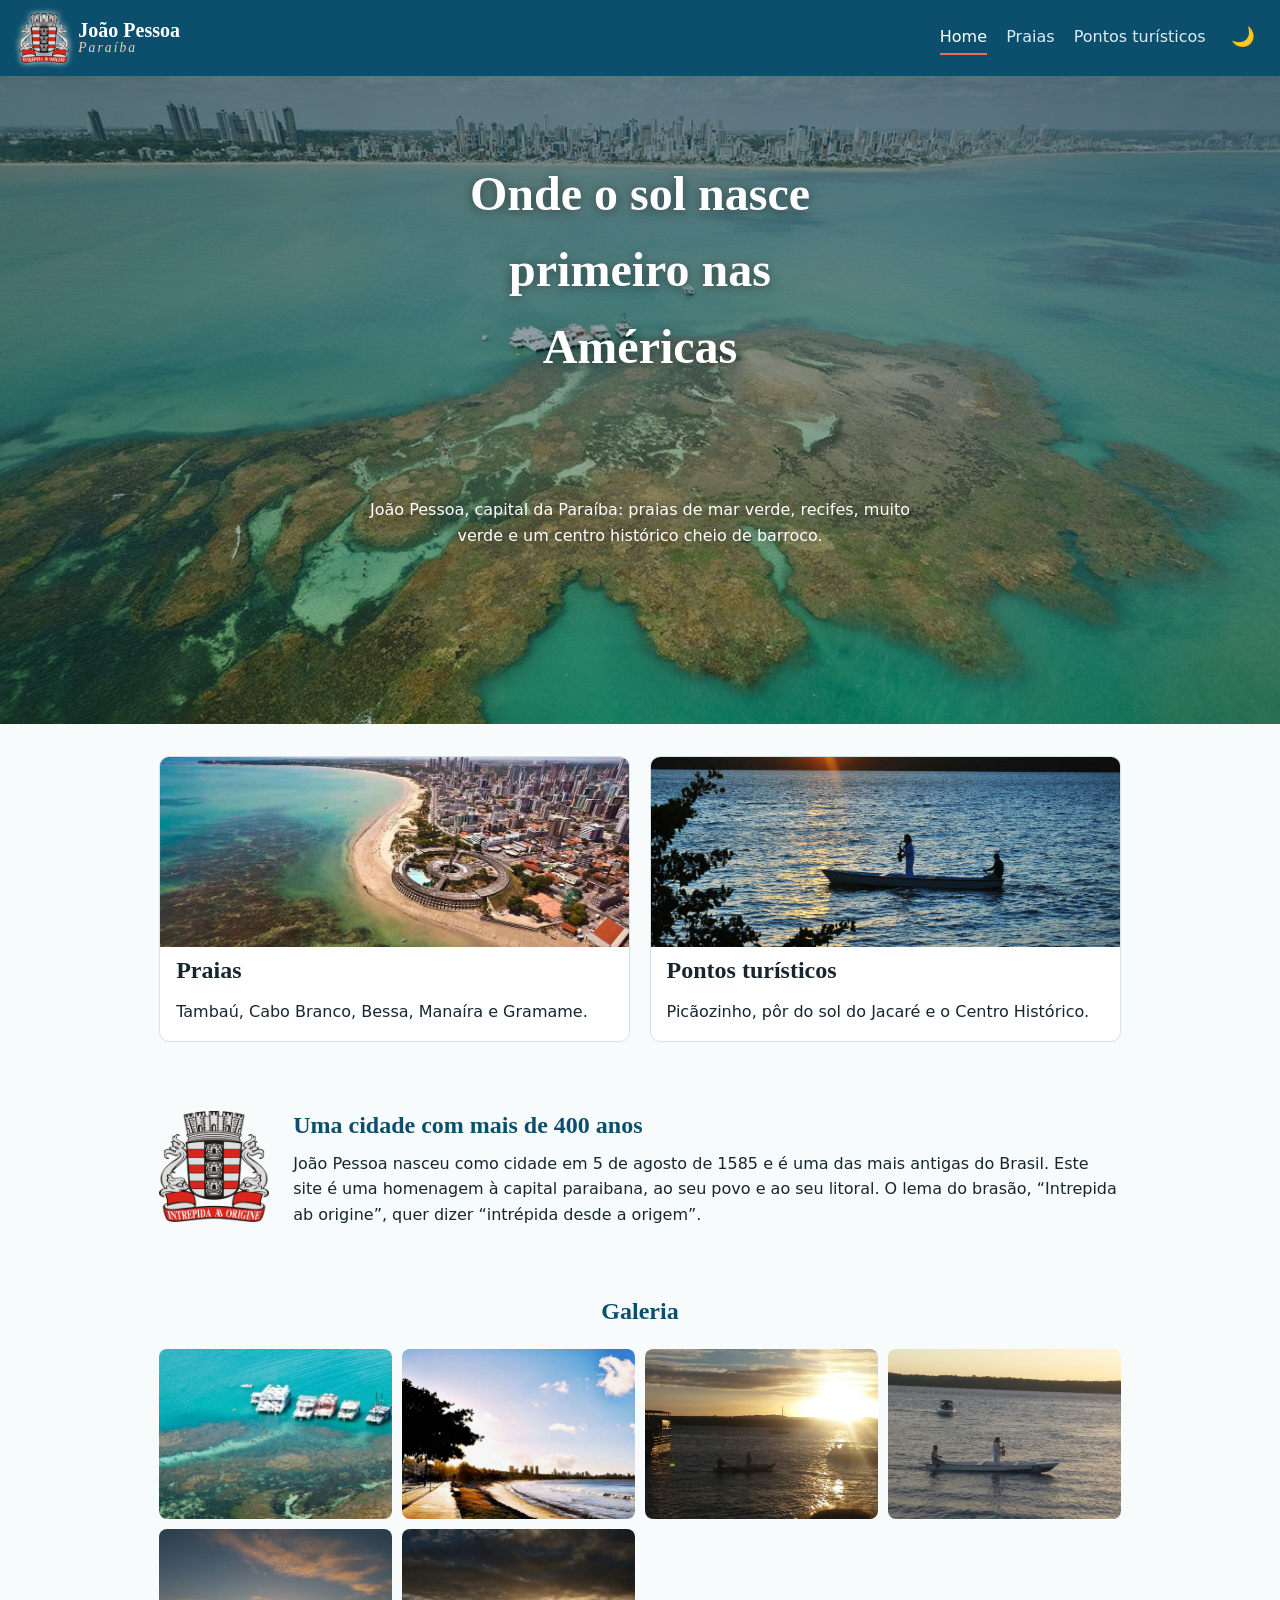
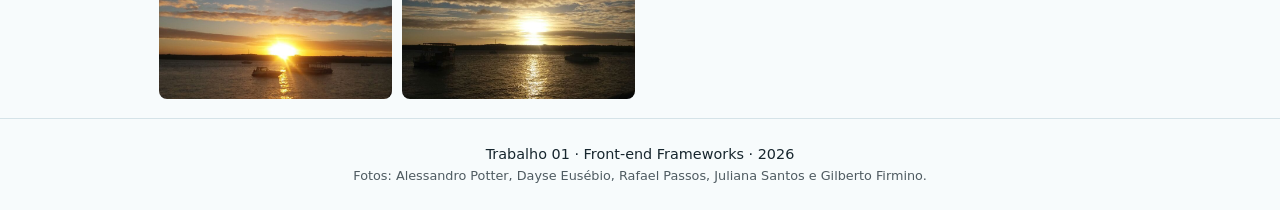
==== index.html @ f0673298 "Trabalho 01: site sobre Joao Pessoa" ====
<!DOCTYPE html>
<html lang="pt-BR">
<head>
  <meta charset="UTF-8">
  <meta name="viewport" content="width=device-width, initial-scale=1">
  <title>Home | João Pessoa, Paraíba</title>
  <link rel="stylesheet" href="css/style.css">
</head>
<body>
  <header class="topo">
    <a class="logo" href="index.html"><img class="brasao" src="img/brasao.png" alt="Brasão de João Pessoa" data-sem-reserva><span class="marca"><strong>João Pessoa</strong><em>Paraíba</em></span></a>
    <button id="btn-menu" aria-label="Abrir menu">☰</button>
    <nav id="menu">
      <a href="index.html" class="ativo">Home</a>
      <a href="praias.html">Praias</a>
      <a href="pontos-turisticos.html">Pontos turísticos</a>
      <button id="btn-tema" aria-label="Alternar tema">🌙</button>
    </nav>
  </header>
  <main>
    <section class="hero">
      <h1>Onde o sol nasce primeiro nas Américas</h1>
      <p>João Pessoa, capital da Paraíba: praias de mar verde, recifes, muito verde e um centro histórico cheio de barroco.</p>
    </section>
    <section class="chamadas">
      <a class="chamada" href="praias.html">
        <img src="img/tambau.jpg" alt="Praia de Tambaú vista de cima">
        <h2>Praias</h2>
        <p>Tambaú, Cabo Branco, Bessa, Manaíra e Gramame.</p>
      </a>
      <a class="chamada" href="pontos-turisticos.html">
        <img src="img/jacare.jpg" alt="Pôr do sol no Rio Paraíba">
        <h2>Pontos turísticos</h2>
        <p>Picãozinho, pôr do sol do Jacaré e o Centro Histórico.</p>
      </a>
    </section>
    <section class="homenagem">
      <img class="brasao-grande" src="img/brasao.png" alt="Brasão de João Pessoa" data-sem-reserva>
      <div>
        <h2>Uma cidade com mais de 400 anos</h2>
        <p>João Pessoa nasceu como cidade em 5 de agosto de 1585 e é uma das mais antigas do Brasil. Este site é uma homenagem à capital paraibana, ao seu povo e ao seu litoral. O lema do brasão, &ldquo;Intrepida ab origine&rdquo;, quer dizer &ldquo;intrépida desde a origem&rdquo;.</p>
      </div>
    </section>
    <h2 class="titulo">Galeria</h2>
    <section class="galeria">
      <img src="img/picaozinho-barcos.jpg" alt="Catamarãs nas piscinas naturais do Picãozinho">
      <img src="img/orla-cabo-branco.jpg" alt="Orla do Cabo Branco no fim da tarde">
      <img src="img/por-do-sol-1.jpg" alt="Pôr do sol no Rio Paraíba">
      <img src="img/por-do-sol-3.jpg" alt="Saxofonista em canoa no Rio Paraíba">
      <img src="img/por-do-sol-2.jpg" alt="Barcos ao pôr do sol no Rio Paraíba">
      <img src="img/por-do-sol-4.jpg" alt="Entardecer no Rio Paraíba">
    </section>
  </main>
  <footer>
    <p>Trabalho 01 · Front-end Frameworks · <span id="ano"></span></p>
    <p class="creditos">Fotos: Alessandro Potter, Dayse Eusébio, Rafael Passos, Juliana Santos e Gilberto Firmino.</p>
  </footer>
  <div id="lightbox" hidden><img alt=""><p></p></div>
  <script src="js/script.js"></script>
</body>
</html>
---- css/style.css ----
:root{--mar:#0b4f6c;--coral:#f26b5b;--fundo:#f7fbfc;--texto:#17262e;--card:#fff;--borda:#d5e3e8}
:root[data-tema="escuro"]{--fundo:#0d1b22;--texto:#e6f1f5;--card:#152a34;--borda:#27434f}
*{box-sizing:border-box;margin:0}
body{font-family:system-ui,sans-serif;background:var(--fundo);color:var(--texto);line-height:1.6}
h1,h2,.logo{font-family:Georgia,serif}
.topo{display:flex;justify-content:space-between;align-items:center;padding:.8rem 1.2rem;background:var(--mar);position:sticky;top:0;z-index:5}
.logo{color:#fff;font-size:1.3rem;text-decoration:none}
#menu{display:flex;gap:1.2rem;align-items:center}
#menu a{color:#d9eef5;text-decoration:none;padding:.2rem 0;border-bottom:2px solid transparent}
#menu a.ativo,#menu a:hover{color:#fff;border-color:var(--coral)}
button{cursor:pointer;font:inherit}
#btn-tema,#btn-menu{background:none;border:0;color:#fff;font-size:1.2rem}
#btn-menu{display:none}
.hero{padding:5rem 1.2rem;text-align:center;color:#fff;background:linear-gradient(160deg,var(--mar),#1b8aa6 60%,var(--coral))}
.hero h1{font-size:clamp(1.8rem,5vw,3rem);max-width:18ch;margin:0 auto 1rem}
.hero p{max-width:55ch;margin:auto}
.chamadas,.grade{display:grid;gap:1.2rem;padding:2rem 1.2rem;max-width:1000px;margin:auto;grid-template-columns:repeat(auto-fit,minmax(240px,1fr))}
.chamada,.card{background:var(--card);border:1px solid var(--borda);border-radius:10px;overflow:hidden;color:inherit;text-decoration:none}
.chamada:hover{border-color:var(--coral)}
.chamada h2,.chamada p,.card h2,.card p{padding:.3rem 1rem}
.chamada p,.card p{padding-bottom:1rem}
img{display:block;width:100%;height:190px;object-fit:cover;background:var(--borda)}
.card img{cursor:zoom-in}
.titulo{text-align:center;padding:2rem 1rem 0;color:var(--mar)}
:root[data-tema="escuro"] .titulo{color:#8fd3e6}
footer{text-align:center;padding:1.5rem;border-top:1px solid var(--borda);font-size:.9rem}
#lightbox{position:fixed;inset:0;background:rgba(0,0,0,.85);display:flex;flex-direction:column;align-items:center;justify-content:center;z-index:10;color:#fff;padding:1rem}
#lightbox[hidden]{display:none}
#lightbox img{max-width:min(90vw,900px);height:auto;max-height:80vh;object-fit:contain}
@media(max-width:600px){
  #btn-menu{display:block}
  #menu{display:none;position:absolute;top:100%;left:0;right:0;flex-direction:column;align-items:flex-start;padding:1rem 1.2rem;background:var(--mar)}
  #menu.aberto{display:flex}
}
@media(prefers-reduced-motion:no-preference){.card,.chamada{transition:transform .2s}.card:hover,.chamada:hover{transform:translateY(-3px)}}
.logo img{width:auto;height:46px;background:none}
.hero{display:flex;flex-direction:column;justify-content:center;min-height:72vh;background:linear-gradient(rgba(6,40,56,.6),rgba(6,40,56,.2)),url(../img/picaozinho-aerea.jpg) center/cover;text-shadow:0 2px 12px rgba(0,0,0,.45)}
.galeria{display:grid;gap:.6rem;padding:1.2rem;max-width:1000px;margin:auto;grid-template-columns:repeat(auto-fill,minmax(220px,1fr))}
.galeria img{height:170px;border-radius:8px;cursor:zoom-in}
.creditos{font-size:.8rem;opacity:.75}
[hidden]{display:none!important}
.logo{display:flex;align-items:center;gap:.6rem}
.logo img.brasao{height:50px;width:auto;background:none}
.marca{display:flex;flex-direction:column;line-height:1.1;color:#fff}
.marca strong{font-family:Georgia,serif;font-size:1.25rem}
.marca em{font-size:.85rem;color:#ffc9bd;letter-spacing:.15em}
.homenagem{display:flex;flex-wrap:wrap;gap:1.5rem;align-items:center;max-width:1000px;margin:auto;padding:2rem 1.2rem}
.homenagem div{flex:1 1 280px}
.homenagem h2{color:var(--mar);margin-bottom:.4rem}
:root[data-tema="escuro"] .homenagem h2{color:#8fd3e6}
.brasao-grande{width:110px;height:auto;flex:none;background:none}
.logo img.brasao{filter:drop-shadow(0 0 3px rgba(255,255,255,.9))}
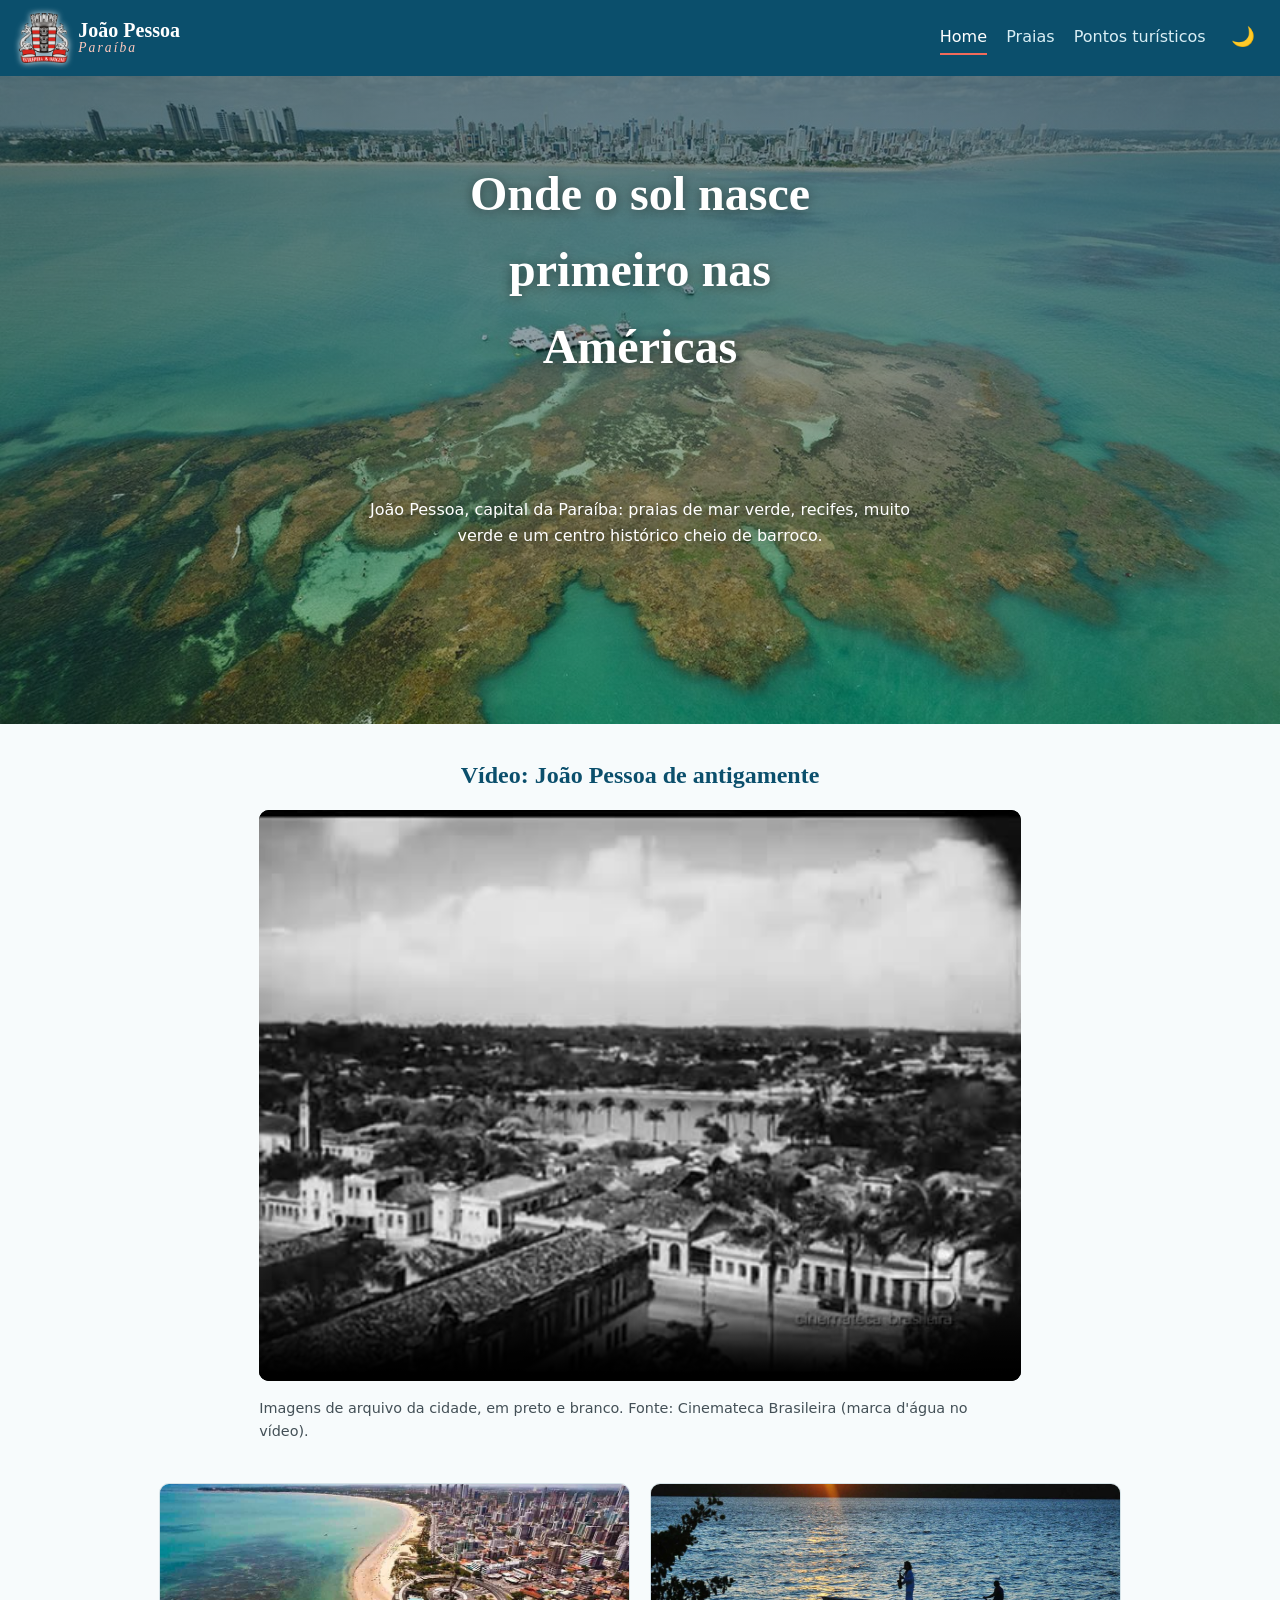
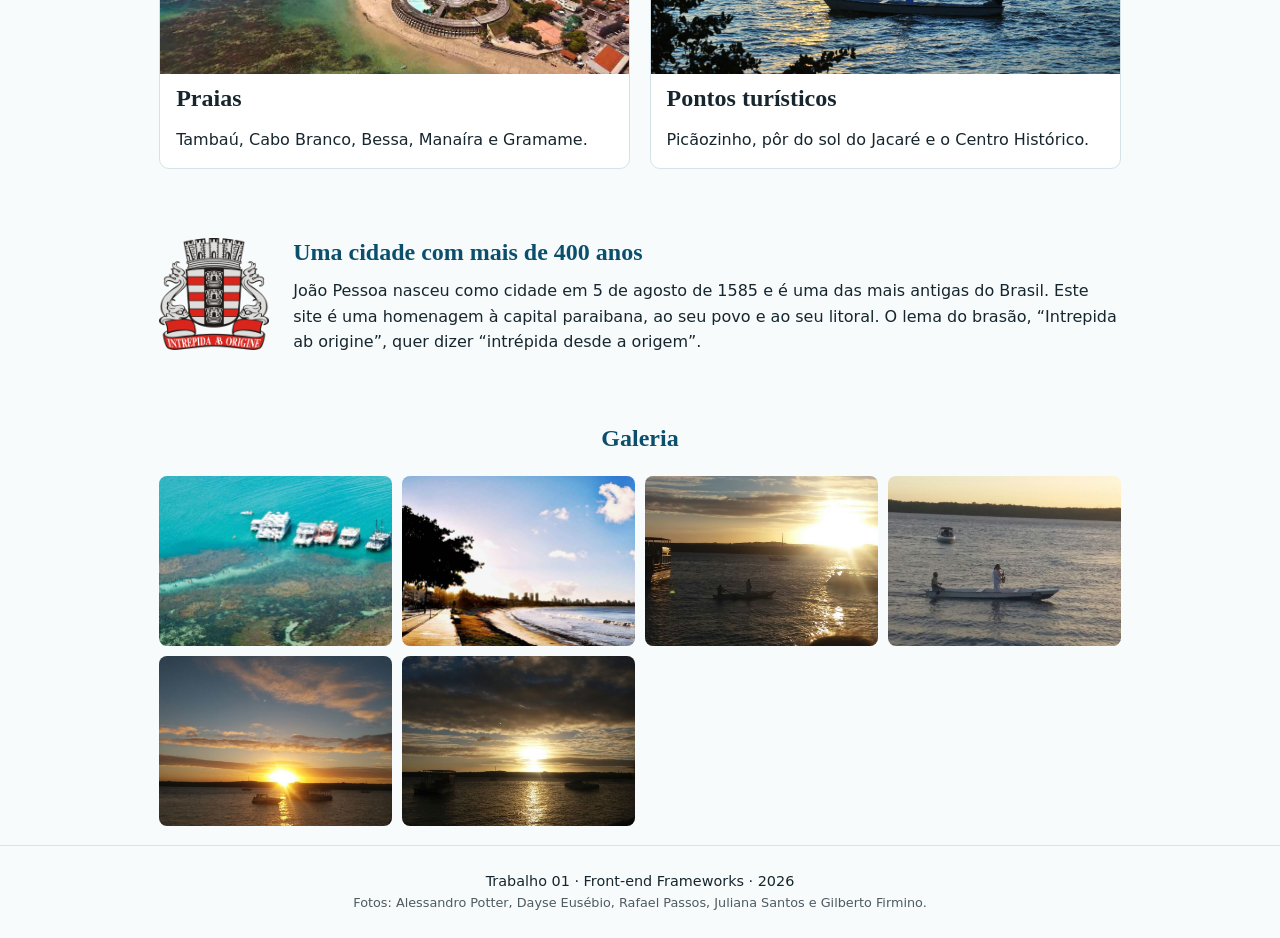
==== commit bb2dcdab: "Adiciona video" ====
--- a/index.html
+++ b/index.html
@@ -21,6 +21,16 @@
     <section class="hero">
       <h1>Onde o sol nasce primeiro nas Américas</h1>
       <p>João Pessoa, capital da Paraíba: praias de mar verde, recifes, muito verde e um centro histórico cheio de barroco.</p>
+    </section>
+    <section class="video-sec">
+      <h2 class="titulo">Vídeo: João Pessoa de antigamente</h2>
+      <figure>
+        <video controls preload="metadata" poster="img/video-capa.jpg">
+          <source src="video/joao-pessoa.mp4" type="video/mp4">
+          Seu navegador não consegue reproduzir este vídeo.
+        </video>
+        <figcaption>Imagens de arquivo da cidade, em preto e branco. Fonte: Cinemateca Brasileira (marca d'água no vídeo).</figcaption>
+      </figure>
     </section>
     <section class="chamadas">
       <a class="chamada" href="praias.html">
--- a/css/style.css
+++ b/css/style.css
@@ -50,3 +50,6 @@
 :root[data-tema="escuro"] .homenagem h2{color:#8fd3e6}
 .brasao-grande{width:110px;height:auto;flex:none;background:none}
 .logo img.brasao{filter:drop-shadow(0 0 3px rgba(255,255,255,.9))}
+.video-sec{max-width:800px;margin:auto;padding:0 1.2rem}
+.video-sec video{width:100%;border-radius:10px;background:#000;margin-top:1rem}
+.video-sec figcaption{font-size:.9rem;opacity:.8;padding:.5rem 0}
